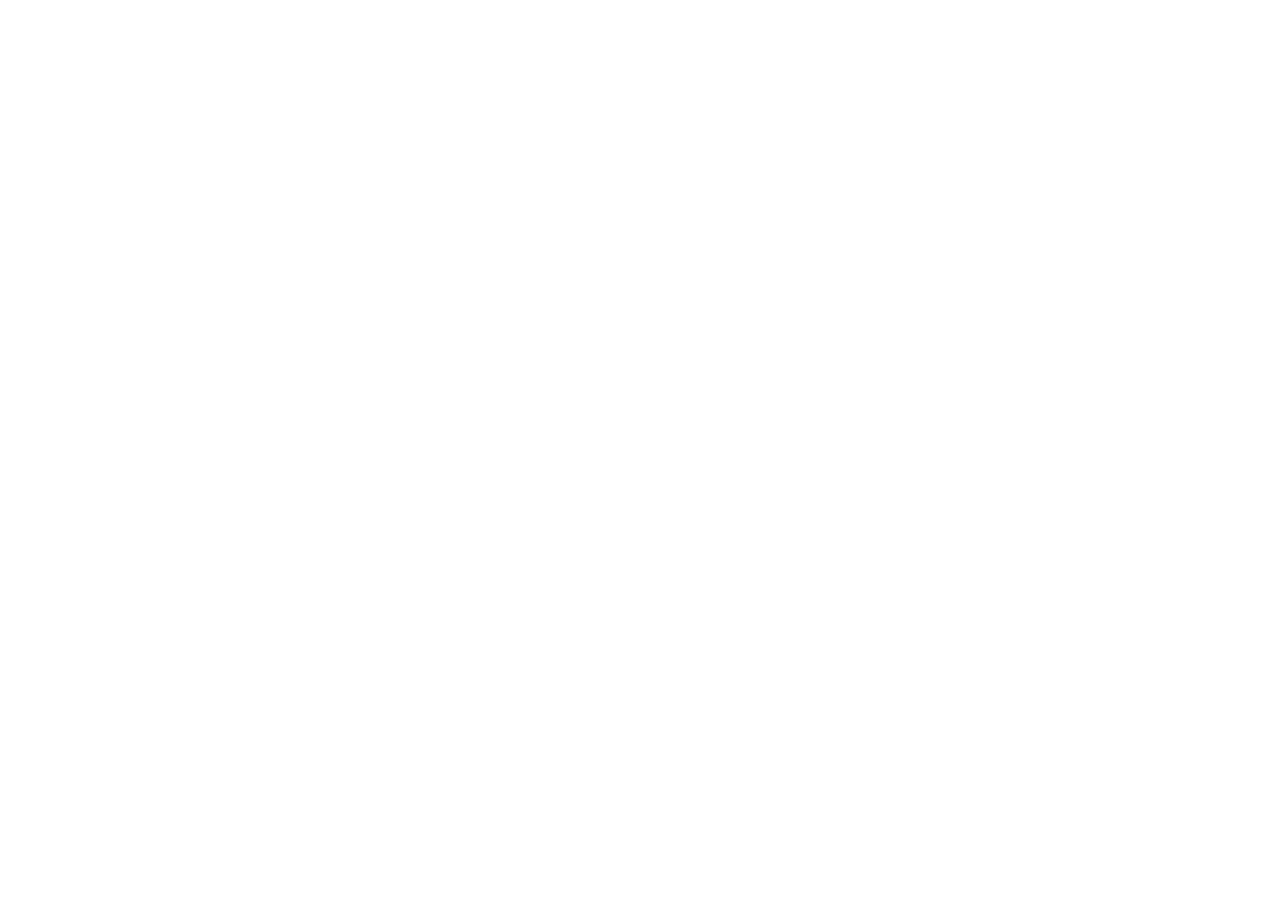
==== index.html @ 336e998d "change directory" ====
<!DOCTYPE html>
<html>
  <head>
    <meta charset="utf-8">
    <meta name="viewport" content="width=device-width, initial-scale=1.0">
    <meta http-equiv="X-UA-Compatible" content="ie=edge">
    <!-- <link rel="icon" type="image/png" href="favicon.ico">
      <link rel="apple-touch-icon" type="image/png" href="favicon-appletouch.ico"> -->

    <link rel="stylesheet" href="assets/css/style.css">
    <script src="https://ajax.googleapis.com/ajax/libs/jquery/3.3.1/jquery.min.js"></script>
    <script src="assets/js/main.js"></script>
    <title>Heidi Hollinger</title>
  </head>


  <body>

    <div id="container">
      <div id="loader">

      </div>
      <div class="backgroundImage">
        <img src="assets/images/background.svg" alt="300 Raisons D'Aimer La Havane Promo">


        <div id="links">
          <a class="socialLink" target="_blank" id="facebook" href="https://www.facebook.com/HeidiHollingerOfficial/">
            <img class="socialLinkImg" src="assets/images/facebook.svg" alt="facebook social media link">
          </a>

          <a class="socialLink" target="_blank" id="twitter" href="https://twitter.com/heidihollinger?lang=en">
            <img class="socialLinkImg" src="assets/images/twitter.svg" alt="twitter social media link">
          </a>

          <a class="socialLink" target="_blank" id="instagram" href="https://www.instagram.com/heidihollinger/">
            <img class="socialLinkImg" src="assets/images/instagram.svg" alt="instagram social media link">
          </a>
        </div>
      </div>
    </div>

  </body>
</html>
---- assets/css/style.css ----
* {
  margin: 0;
  padding: 0;
}

a {
  text-decoration: none;
}

#container {
  background-color: #00B0A1;
  width: 100%;
  height: 100%;
  position: absolute;
}

.backgroundImage {
  width: 100%;
  /*height: 100%;*/
  background-color: #00B0A1;
  z-index: 1;
  position: absolute;
  top: 0;
}

div.backgroundImage > img {
  width: 100%;
  z-index: 1;
}

#links {
  position: absolute;
  top: 50%;
  left: 50%;
  z-index: 200;
  width: 160px;
  /*border: 2px solid red;*/
  transform: translate(-80px, -50px);
  display: flex;
  justify-content: center;
  align-items: center;
}

.socialLink {
  text-align: center;
  flex: 1;
}

.socialLinkImg {
  width: 52%;
}



#loader {
  width: 100%;
  height: 100%;
  background-color: white;
  z-index: 100;

  transition-duration: 2s;
  transition-delay: 0.5s;
  transition-property: opacity;

  position: absolute;
  top: 0;
}
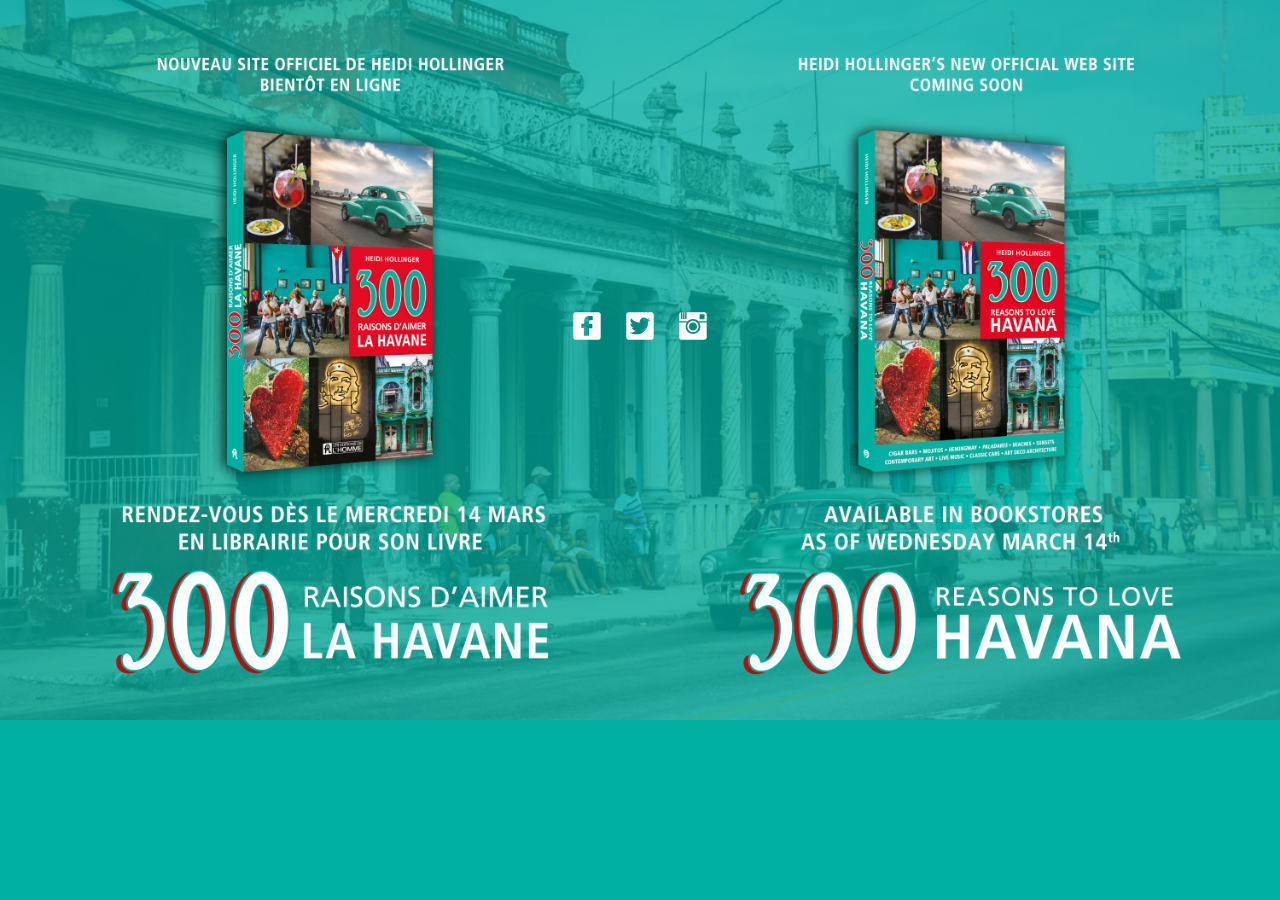
==== commit 2cddbca4: "change background to png" ====
--- a/index.html
+++ b/index.html
@@ -21,7 +21,7 @@
 
       </div>
       <div class="backgroundImage">
-        <img src="assets/images/background.svg" alt="300 Raisons D'Aimer La Havane Promo">
+        <img src="assets/images/background.png" alt="300 Raisons D'Aimer La Havane Promo">
 
 
         <div id="links">
--- a/assets/css/style.css
+++ b/assets/css/style.css
@@ -55,7 +55,7 @@
 #loader {
   width: 100%;
   height: 100%;
-  background-color: white;
+  background-color: #00B0A1;
   z-index: 100;
 
   transition-duration: 2s;
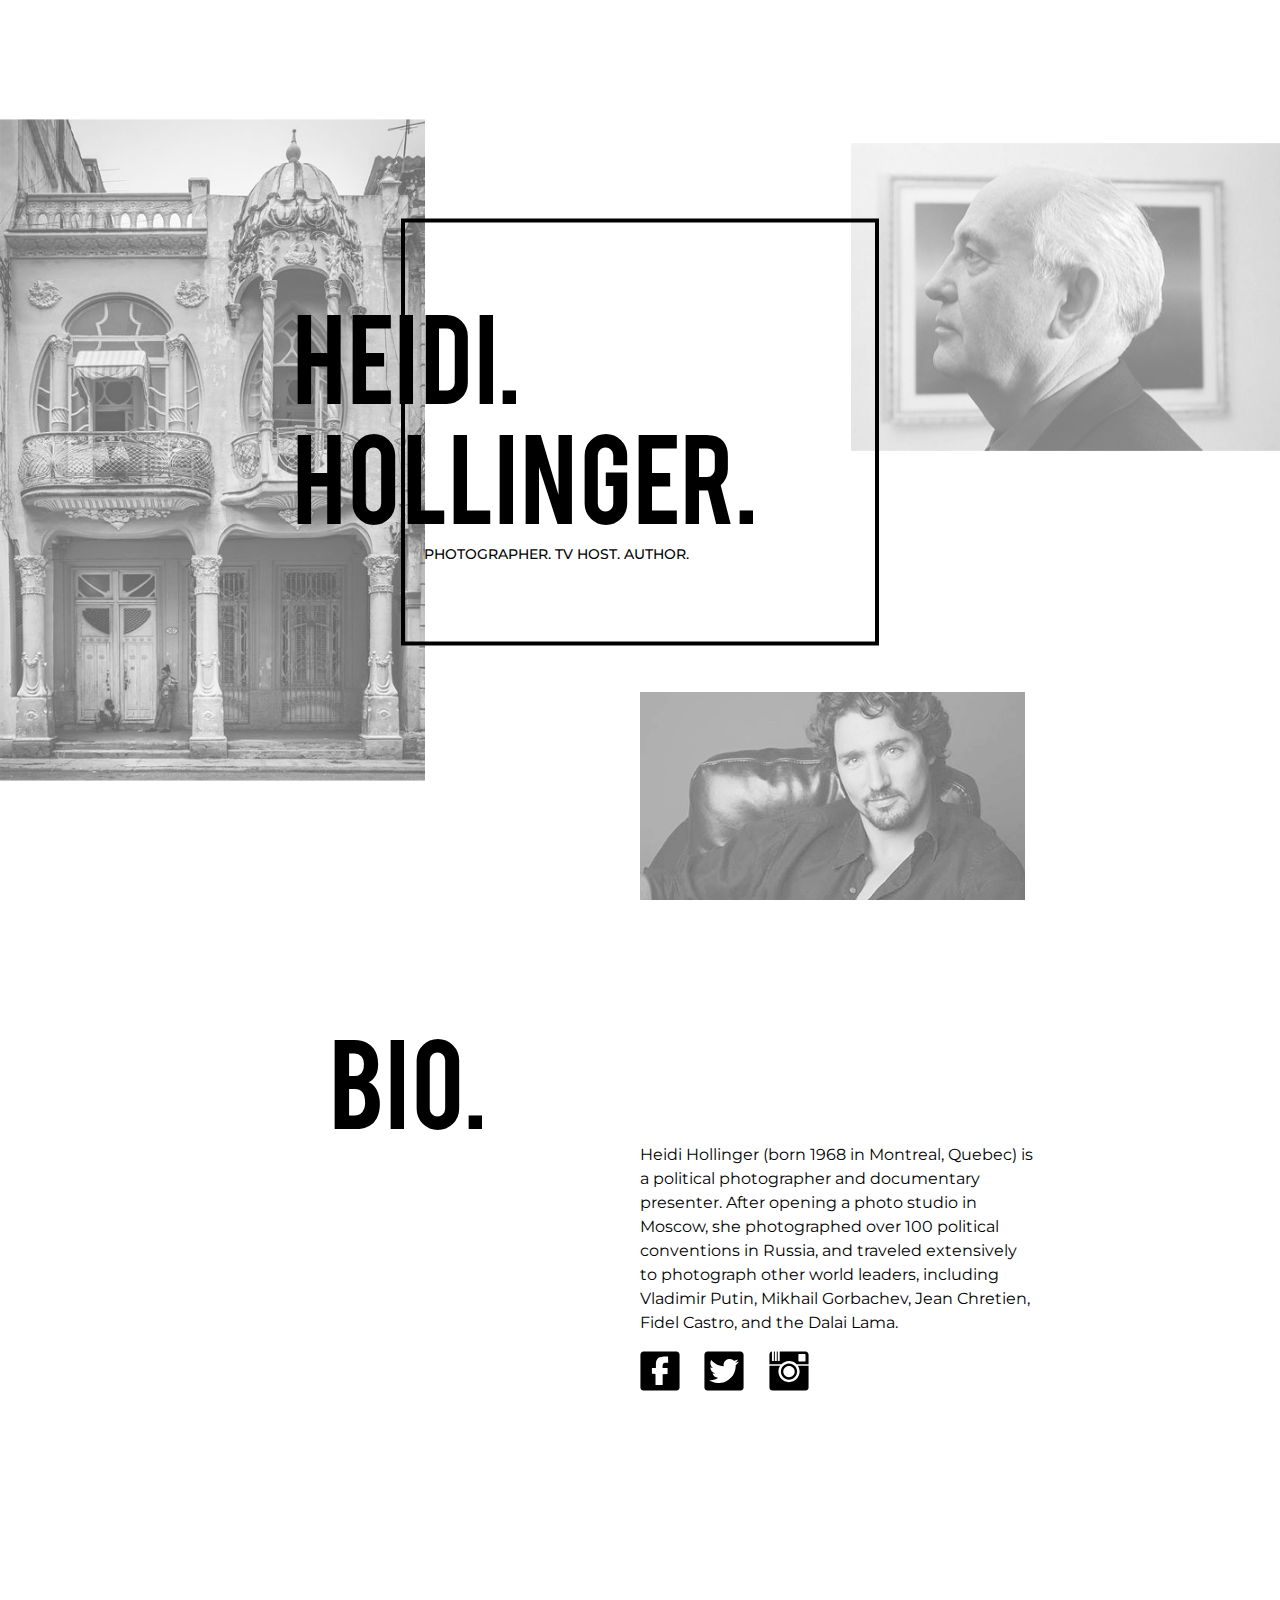
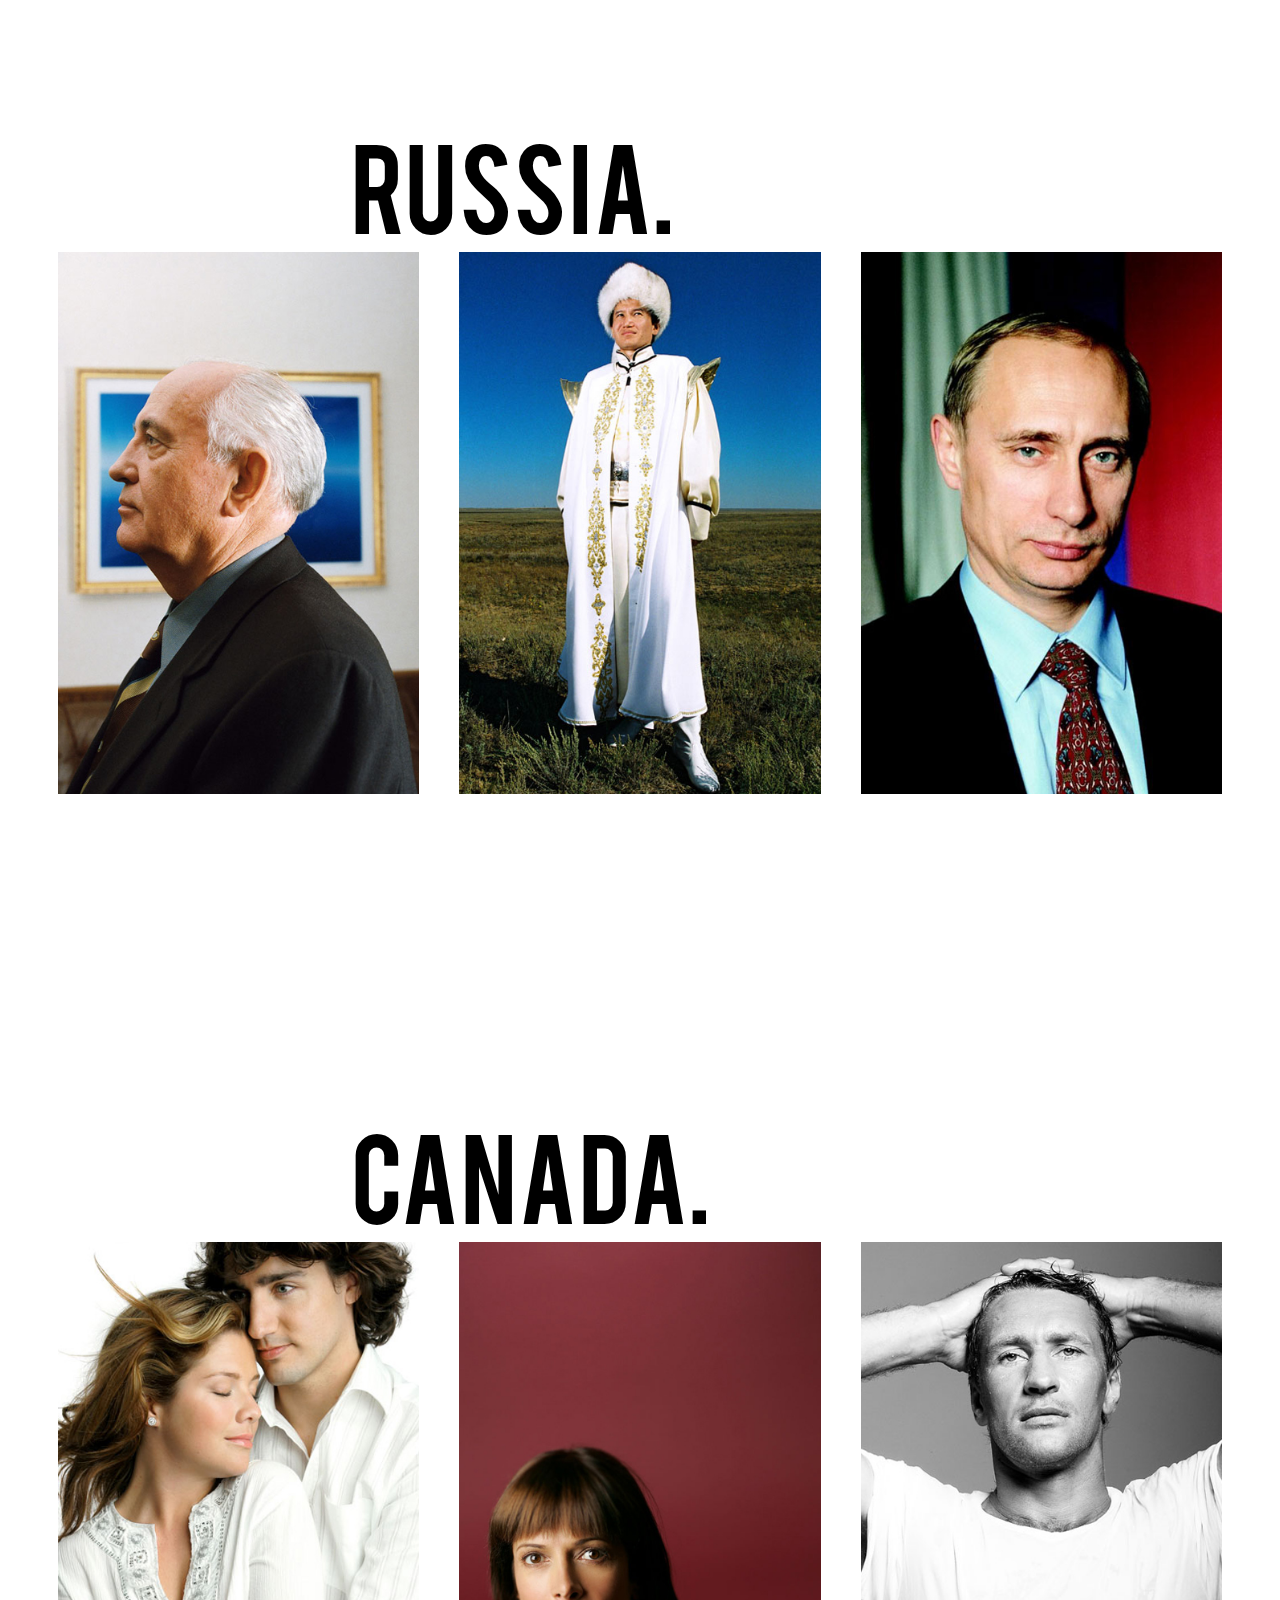
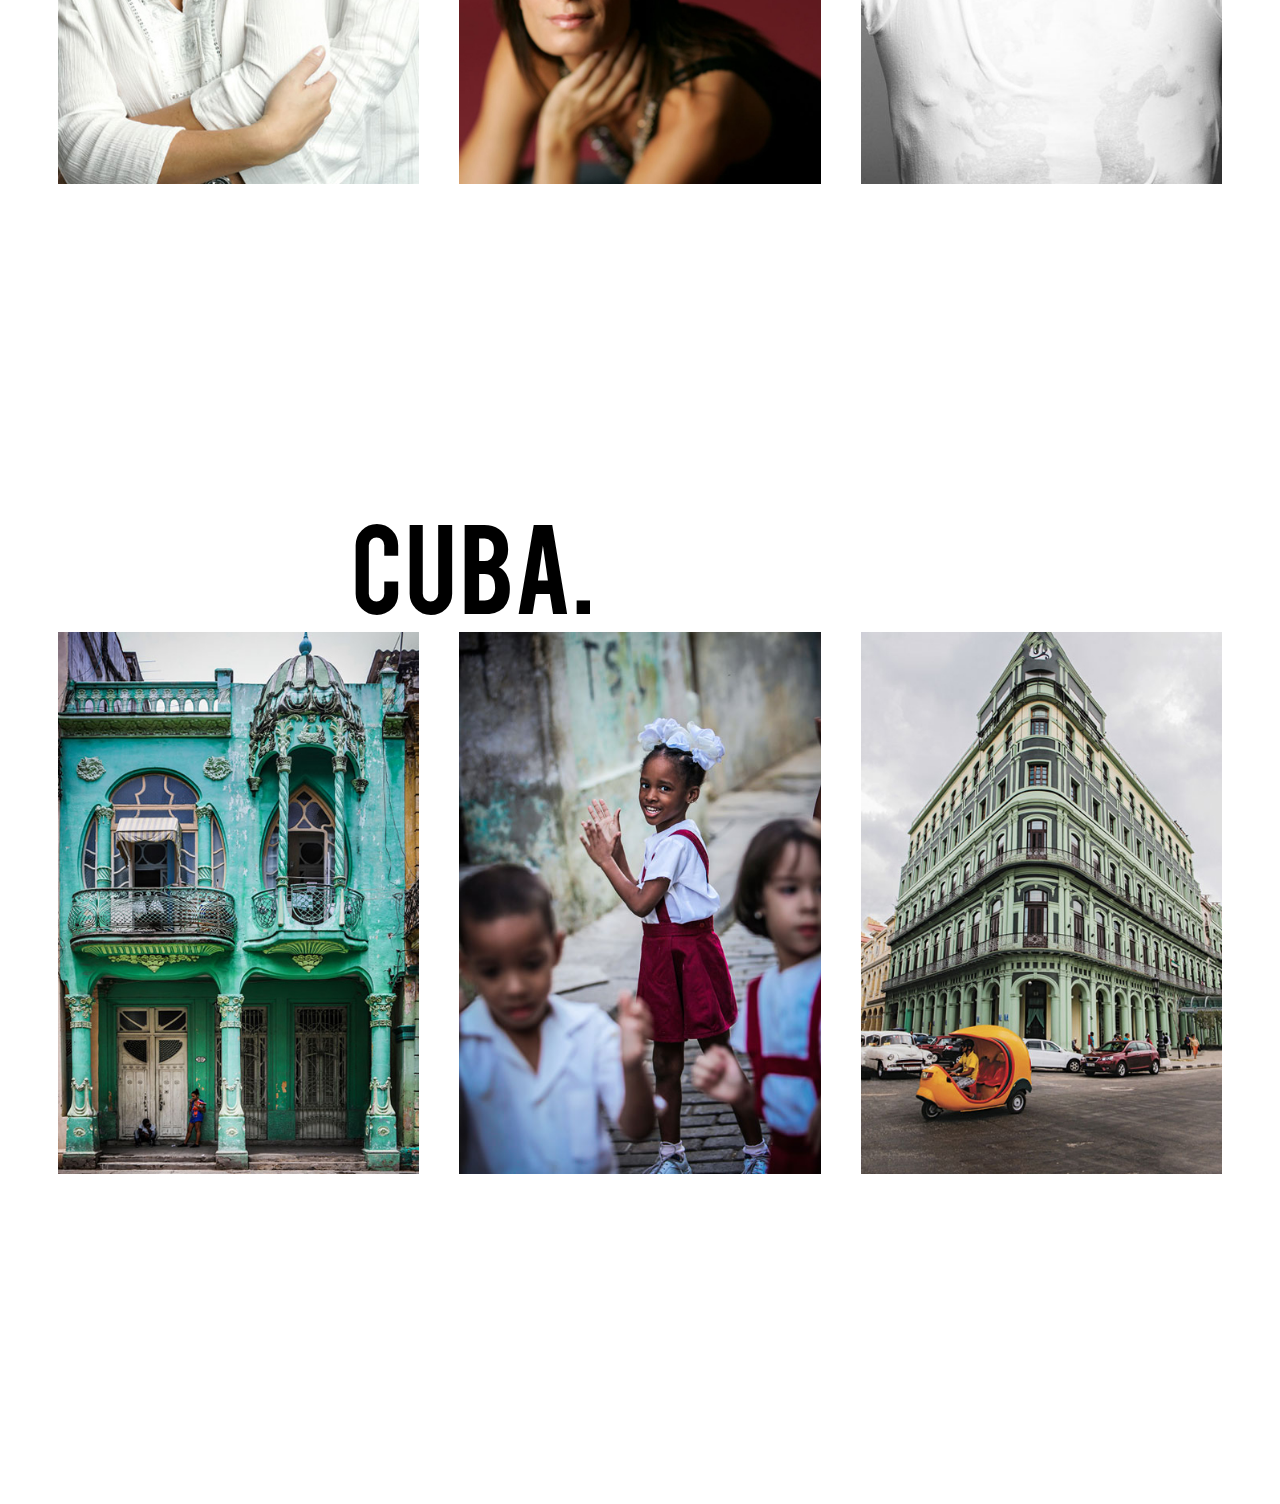
==== commit 91bfb12b: "switch out index" ====
--- a/index.html
+++ b/index.html
@@ -7,7 +7,12 @@
     <!-- <link rel="icon" type="image/png" href="favicon.ico">
       <link rel="apple-touch-icon" type="image/png" href="favicon-appletouch.ico"> -->
 
+    <link href="https://fonts.googleapis.com/css?family=Montserrat" rel="stylesheet">
+    <link rel="stylesheet" href="https://maxcdn.bootstrapcdn.com/bootstrap/4.0.0/css/bootstrap.min.css" integrity="sha384-Gn5384xqQ1aoWXA+058RXPxPg6fy4IWvTNh0E263XmFcJlSAwiGgFAW/dAiS6JXm" crossorigin="anonymous">
     <link rel="stylesheet" href="assets/css/style.css">
+    <script src="https://code.jquery.com/jquery-3.2.1.slim.min.js" integrity="sha384-KJ3o2DKtIkvYIK3UENzmM7KCkRr/rE9/Qpg6aAZGJwFDMVNA/GpGFF93hXpG5KkN" crossorigin="anonymous"></script>
+    <script src="https://cdnjs.cloudflare.com/ajax/libs/popper.js/1.12.9/umd/popper.min.js" integrity="sha384-ApNbgh9B+Y1QKtv3Rn7W3mgPxhU9K/ScQsAP7hUibX39j7fakFPskvXusvfa0b4Q" crossorigin="anonymous"></script>
+    <script src="https://maxcdn.bootstrapcdn.com/bootstrap/4.0.0/js/bootstrap.min.js" integrity="sha384-JZR6Spejh4U02d8jOt6vLEHfe/JQGiRRSQQxSfFWpi1MquVdAyjUar5+76PVCmYl" crossorigin="anonymous"></script>
     <script src="https://ajax.googleapis.com/ajax/libs/jquery/3.3.1/jquery.min.js"></script>
     <script src="assets/js/main.js"></script>
     <title>Heidi Hollinger</title>
@@ -15,27 +20,119 @@
 
 
   <body>
+    <div class="container-fluid">
+      <div class="row no-gutters">
+        <div class="col">
 
-    <div id="container">
-      <div id="loader">
-
-      </div>
-      <div class="backgroundImage">
-        <img src="assets/images/background.png" alt="300 Raisons D'Aimer La Havane Promo">
-
-
-        <div id="links">
-          <a class="socialLink" target="_blank" id="facebook" href="https://www.facebook.com/HeidiHollingerOfficial/">
-            <img class="socialLinkImg" src="assets/images/facebook.svg" alt="facebook social media link">
+          <a class="image-link" href="#cuba-section">
+            <img id="title-cuba-img" class="image-hover" src="./assets/images/cuba-index-black.jpg" alt="Cuba">
+            <img id="title-cuba-img-color" src="./assets/images/cuba-index-color.jpg" alt="Cuba">
           </a>
 
-          <a class="socialLink" target="_blank" id="twitter" href="https://twitter.com/heidihollinger?lang=en">
-            <img class="socialLinkImg" src="assets/images/twitter.svg" alt="twitter social media link">
+          <a class="image-link" href="#russia-section">
+            <img id="title-russia-img" class="image-hover" src="./assets/images/russia-index-black.jpg" alt="Russia">
+            <img id="title-russia-img-color" src="./assets/images/russia-index-color.jpg" alt="Russia">
           </a>
 
-          <a class="socialLink" target="_blank" id="instagram" href="https://www.instagram.com/heidihollinger/">
-            <img class="socialLinkImg" src="assets/images/instagram.svg" alt="instagram social media link">
+          <a class="image-link" href="#canada-section">
+            <img id="title-canada-img" class="image-hover" src="./assets/images/canada-index-black.jpg" alt="Canada">
+            <img id="title-canada-img-color" src="./assets/images/canada-index-color.jpg" alt="Canada">
           </a>
+
+          <a class="image-link" href="#bio-section">
+            <div class="page-title-container">
+              <div class="page-title-container-inner">
+                <h1 class="page-title main-font">
+                  Heidi. </br>
+                  Hollinger. </br>
+                </h1>
+                <h2 class="page-subtitle sub-font">
+                  Photographer. Tv Host. Author.
+                </h2>
+              </div>
+            </div>
+          </a>
+        </div>
+      </div>
+    </div>
+
+    <div id="bio-section" class="container-fluid">
+      <div class="row no-gutters">
+        <div class="col-6">
+          <h3 class="bio-title main-font align-left">
+            Bio.
+          </h3>
+        </div>
+        <div class="col-6">
+          <p class="bio sub-font align-left">
+            Heidi Hollinger (born 1968 in Montreal, Quebec) is a political photographer and documentary presenter. After opening a photo studio in Moscow, she photographed over 100 political conventions in Russia, and traveled extensively to photograph other world leaders, including Vladimir Putin, Mikhail Gorbachev, Jean Chretien, Fidel Castro, and the Dalai Lama.
+          </p>
+          <a class="media-link" target="_blank" href="https://www.facebook.com/HeidiHollingerOfficial/">
+            <img src="./assets/images/facebook.svg" alt="Facebook">
+          </a>
+          <a class="media-link" target="_blank" href="https://twitter.com/heidihollinger?lang=en">
+            <img src="./assets/images/twitter.svg" alt="Twitter">
+          </a>
+          <a class="media-link" target="_blank" href="https://www.instagram.com/heidihollinger/">
+            <img src="./assets/images/instagram.svg" alt="Instagram">
+          </a>
+        </div>
+      </div>
+    </div>
+
+    <div id="russia-section" class="container-fluid">
+      <div class="row no-gutters">
+        <div class="col-12">
+          <h3 class="russia-title main-font align-left">
+            Russia.
+          </h3>
+        </div>
+        <div class="col-4">
+          <img src="./assets/images/russia1.jpg" alt="Russia 1">
+        </div>
+        <div class="col-4">
+          <img src="./assets/images/russia2.jpg" alt="Russia 2">
+        </div>
+        <div class="col-4">
+          <img src="./assets/images/russia3.jpg" alt="Russia 3">
+        </div>
+      </div>
+    </div>
+
+    <div id="canada-section" class="container-fluid">
+      <div class="row no-gutters">
+        <div class="col-12">
+          <h3 class="canada-title main-font align-left">
+            Canada.
+          </h3>
+        </div>
+        <div class="col-4">
+          <img src="./assets/images/canada1.jpg" alt="Canada 1">
+        </div>
+        <div class="col-4">
+          <img src="./assets/images/canada2.jpg" alt="Canada 2">
+        </div>
+        <div class="col-4">
+          <img src="./assets/images/canada3.jpg" alt="Canada 3">
+        </div>
+      </div>
+    </div>
+
+    <div id="cuba-section" class="container-fluid">
+      <div class="row no-gutters">
+        <div class="col-12">
+          <h3 class="cuba-title main-font align-left">
+            Cuba.
+          </h3>
+        </div>
+        <div class="col-4">
+          <img src="./assets/images/cuba1.jpg" alt="Cuba 1">
+        </div>
+        <div class="col-4">
+          <img src="./assets/images/cuba2.jpg" alt="Cuba 2">
+        </div>
+        <div class="col-4">
+          <img src="./assets/images/cuba3.jpg" alt="Cuba 3">
         </div>
       </div>
     </div>
--- a/assets/css/style.css
+++ b/assets/css/style.css
@@ -3,7 +3,19 @@
   padding: 0;
 }
 
-a {
+@font-face {
+    font-family: 'bebasregular';
+    src: url('BEBAS___-webfont.eot');
+    src: url('BEBAS___-webfont.eot?#iefix') format('embedded-opentype'),
+         url('BEBAS___-webfont.woff2') format('woff2'),
+         url('BEBAS___-webfont.woff') format('woff'),
+         url('BEBAS___-webfont.ttf') format('truetype'),
+         url('BEBAS___-webfont.svg#bebasregular') format('svg');
+    font-weight: normal;
+    font-style: normal;
+}
+
+a, a:hover {
   text-decoration: none;
 }
 
@@ -65,3 +77,125 @@
   position: absolute;
   top: 0;
 }
+
+.container-fluid {
+  padding: 0;
+}
+
+.main-font {
+  font-family: "bebasregular", serif;
+  color: black;
+}
+.sub-font {
+  font-family: 'Montserrat', sans-serif;
+  color: black;
+}
+
+h1.page-title {
+  font-size: 100px;
+  text-transform: uppercase;
+  margin-bottom: 0.75rem;
+}
+h2.page-subtitle {
+  font-size: 14px;
+  text-transform: uppercase;
+  left: 28%;
+  position: relative;
+}
+.page-title-container-inner {
+  position: absolute;
+  top: 50%;
+  transform: translate(-24%, -50%);
+}
+
+.page-title-container {
+  width: 478px;
+  height: 427px;
+  position: absolute;
+  top: 48%;
+  left: 50%;
+  transform: translate(-50%, -50%);
+  border: 4px solid black;
+  z-index: 100;
+}
+
+.col {
+  width: 100vw;
+  height: 100vh;
+}
+
+#title-cuba-img, #title-cuba-img-color {
+  position: absolute;
+  top: 50%;
+  left: 0;
+  transform: translateY(-50%) scale(0.9);
+  transform-origin: left;
+}
+#title-cuba-img, #title-russia-img, #title-canada-img {
+  z-index: 1;
+}
+
+#title-canada-img, #title-canada-img-color {
+  position: absolute;
+  bottom: 0;
+  left: 50%;
+}
+
+#title-russia-img, #title-russia-img-color {
+  position: absolute;
+  right: 0;
+  top: 33%;
+  transform: translateY(-50%);
+}
+
+#bio-section.container-fluid {
+  padding: 19%;
+}
+h3 {
+  font-size: 100px;
+}
+.align-left {
+  text-align: left;
+}
+.align-right {
+  text-align: right;
+}
+.bio-title {
+  position: relative;
+  top: -50%;
+  left: 22%;
+}
+#russia-section, #canada-section, #cuba-section {
+  width: 94%;
+  height: 100vh;
+  margin: 90px 3% 0;
+}
+#russia-section h3, #canada-section h3, #cuba-section h3 {
+  position: relative;
+  left: 26%;
+}
+#russia-section .col-12, #canada-section .col-12, #cuba-section .col-12 {
+  overflow: hidden;
+}
+.col-4 {
+  padding: 0 20px !important;
+}
+.col-4 img {
+  width: 100%;
+}
+.media-link img {
+  width: 40px;
+  margin-right: 20px;
+}
+#cuba-section {
+  margin-bottom: 100px;
+}
+
+
+
+
+/* fixes */
+a, a:hover, a:visited, a:active {
+  color: black;
+  text-decoration: none;
+}
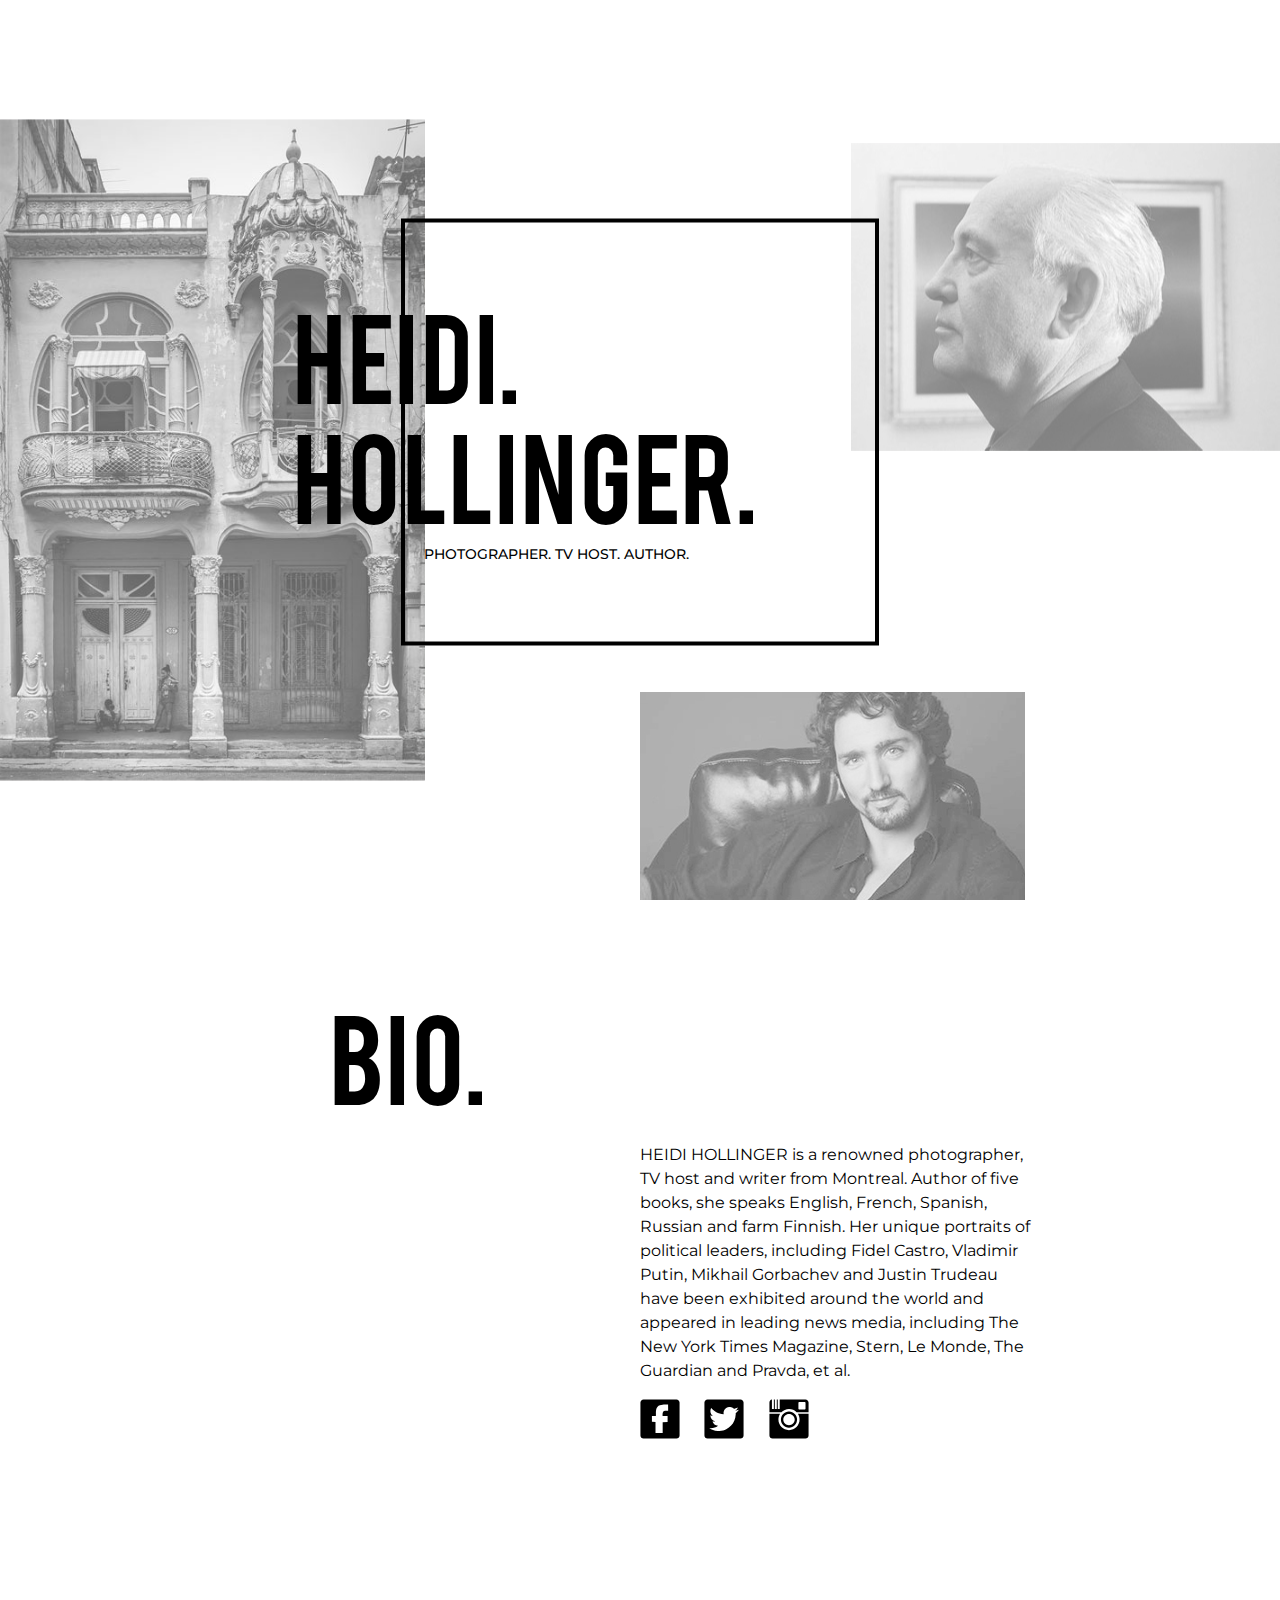
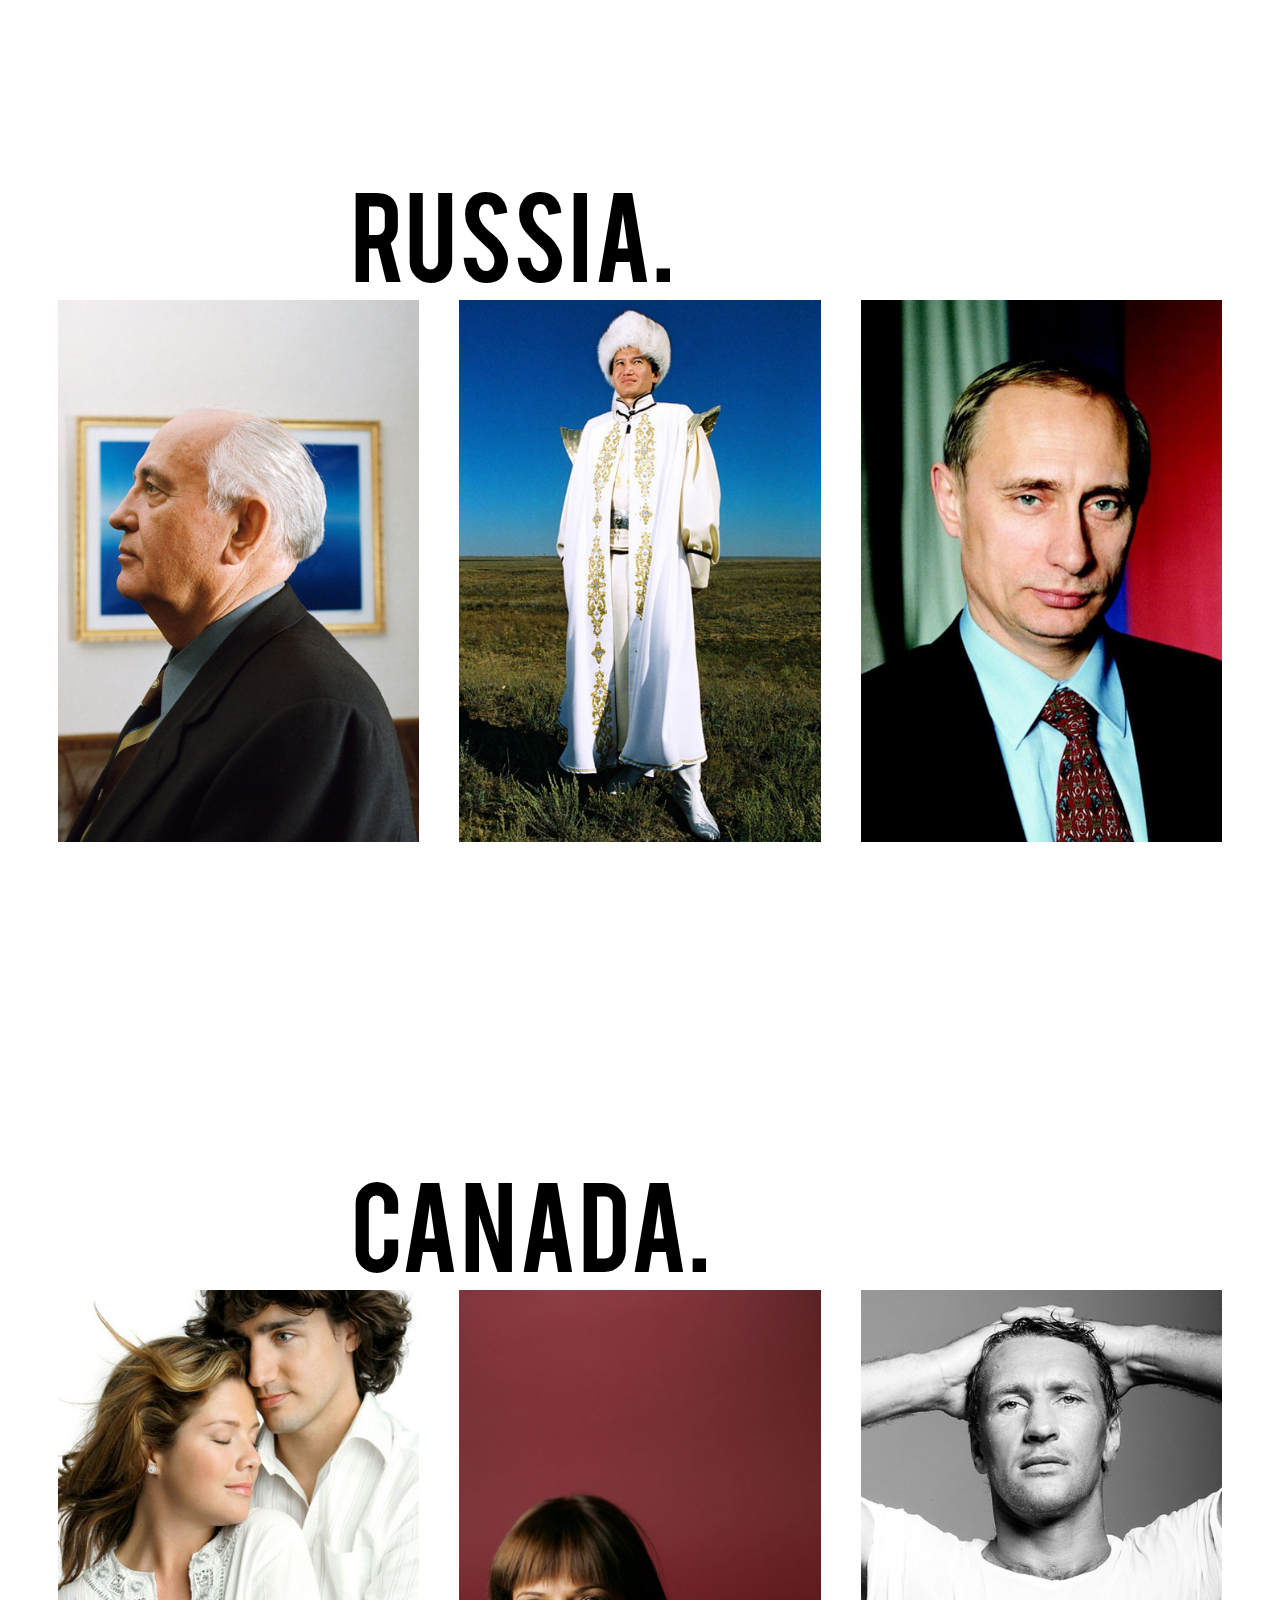
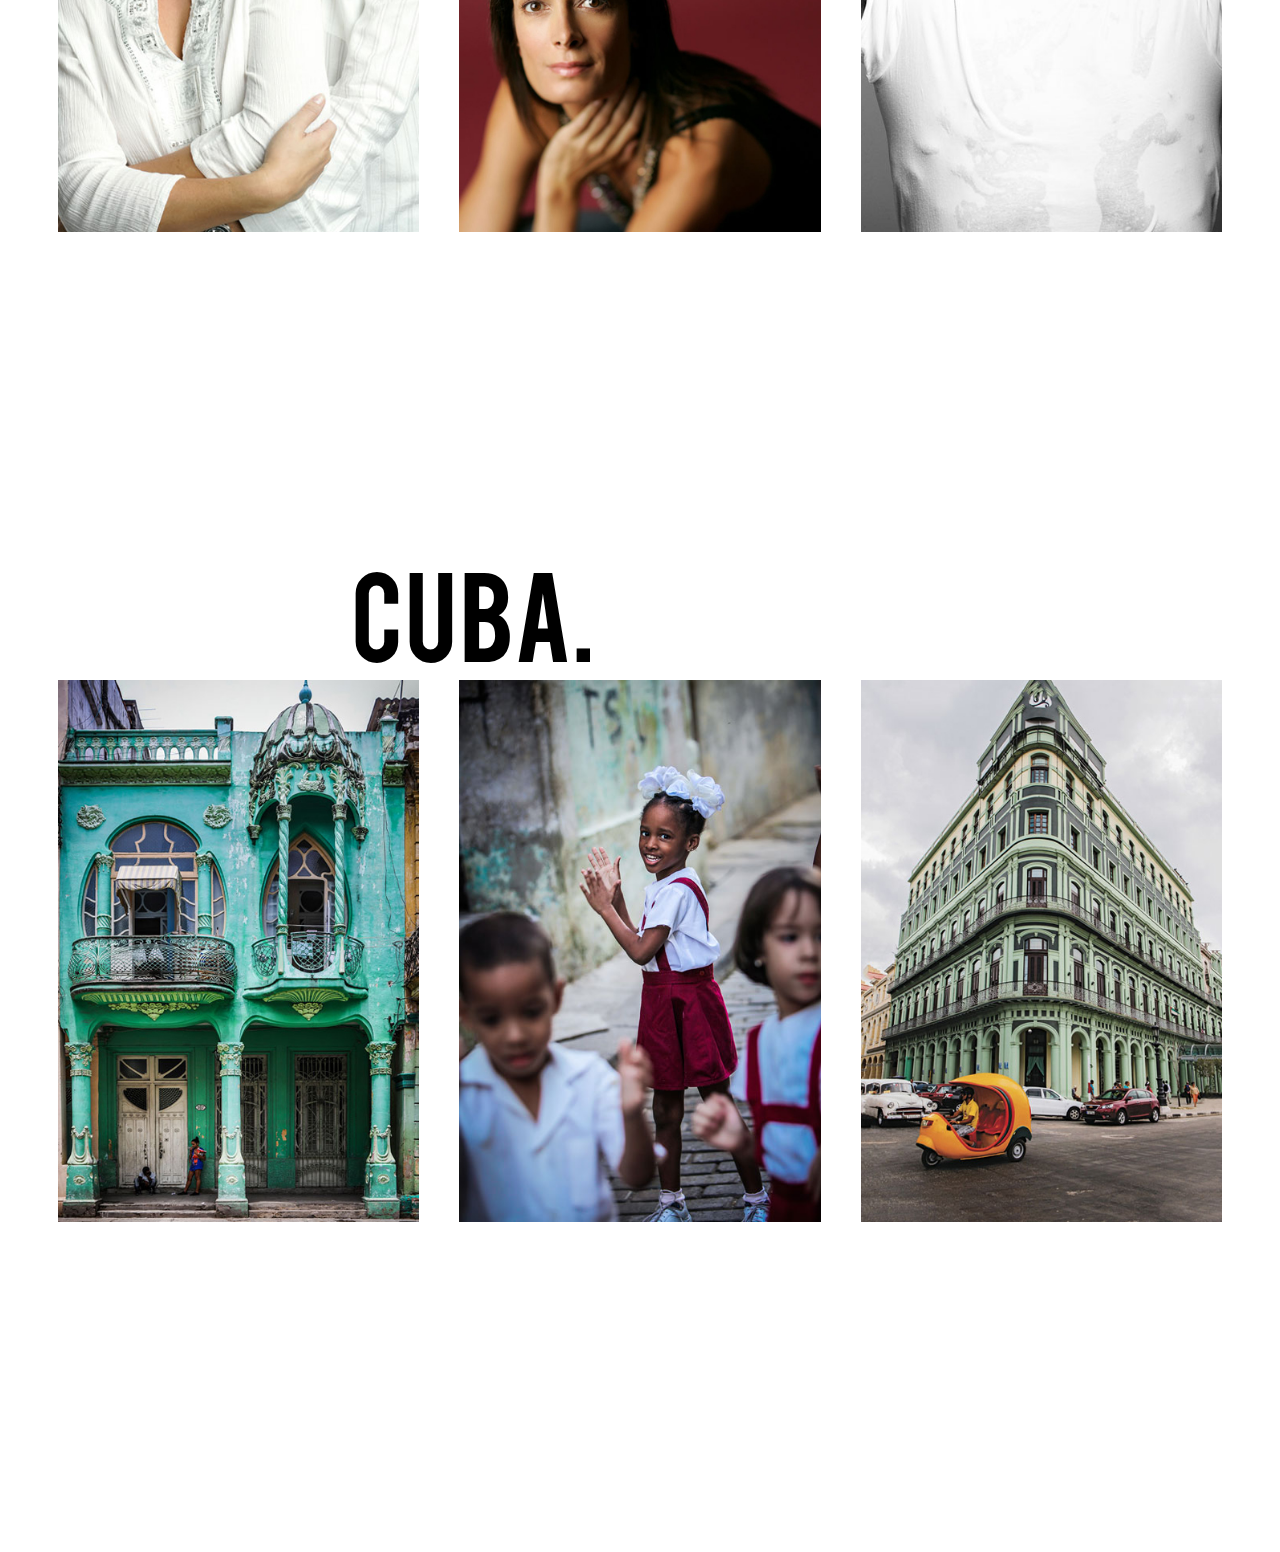
==== commit 12a26830: "change bio" ====
--- a/index.html
+++ b/index.html
@@ -65,7 +65,7 @@
         </div>
         <div class="col-6">
           <p class="bio sub-font align-left">
-            Heidi Hollinger (born 1968 in Montreal, Quebec) is a political photographer and documentary presenter. After opening a photo studio in Moscow, she photographed over 100 political conventions in Russia, and traveled extensively to photograph other world leaders, including Vladimir Putin, Mikhail Gorbachev, Jean Chretien, Fidel Castro, and the Dalai Lama.
+            HEIDI HOLLINGER is a renowned photographer, TV host and writer from Montreal. Author of five books, she speaks English, French, Spanish, Russian and farm Finnish. Her unique portraits of political leaders, including Fidel Castro, Vladimir Putin, Mikhail Gorbachev and Justin Trudeau have been exhibited around the world and appeared in leading news media, including The New York Times Magazine, Stern, Le Monde, The Guardian and Pravda, et al.
           </p>
           <a class="media-link" target="_blank" href="https://www.facebook.com/HeidiHollingerOfficial/">
             <img src="./assets/images/facebook.svg" alt="Facebook">
